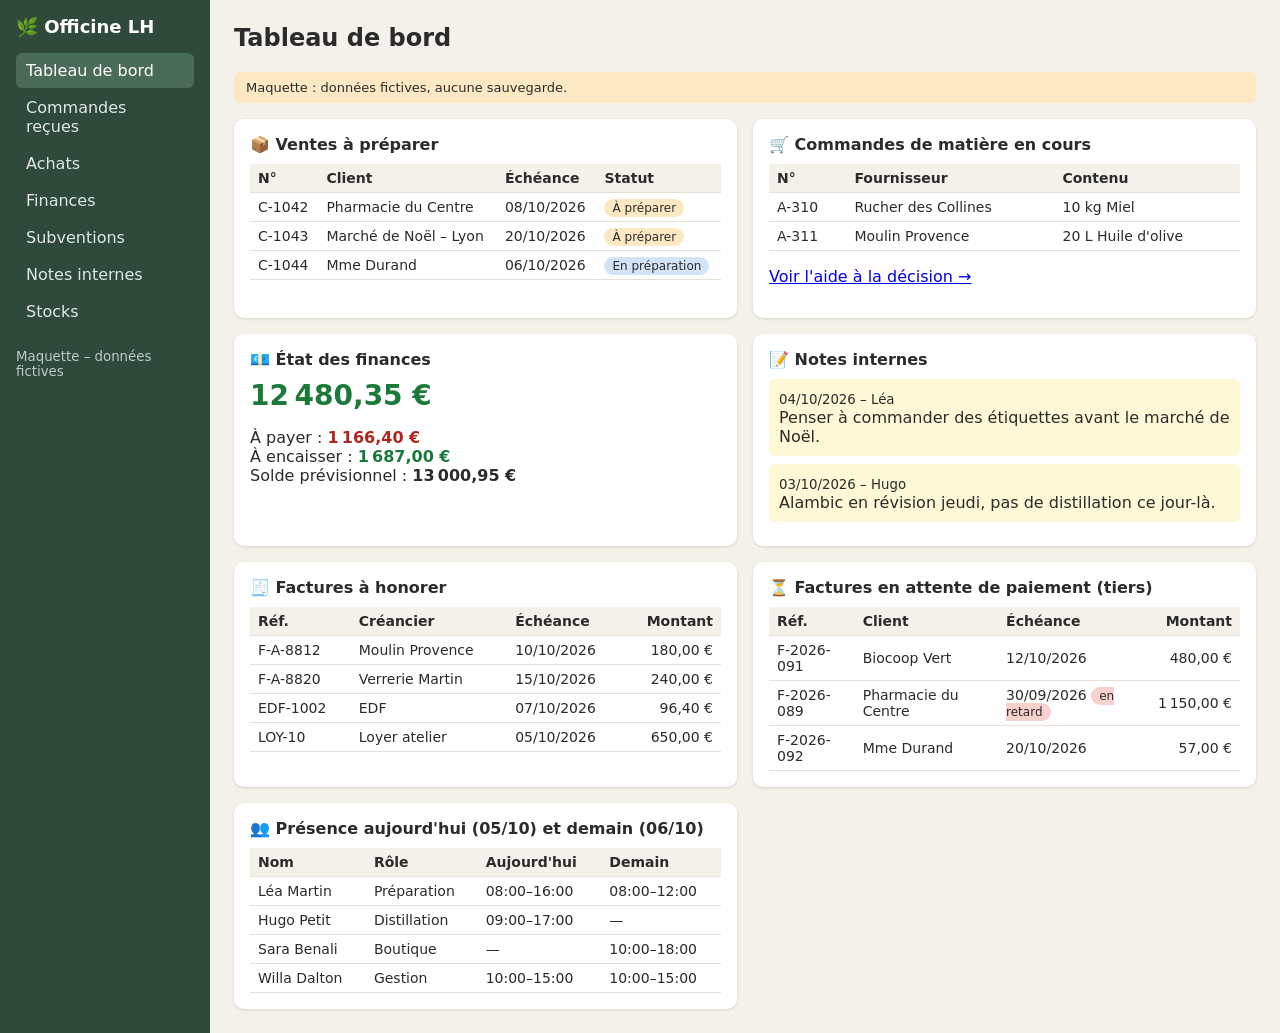
==== index.html @ 1e7d82cb "Maquette HTML de l'application de gestion de l'officine Co-authored-by: WillaDalton <256815200+Willa" ====
<!DOCTYPE html><html lang="fr"><head><meta charset="utf-8"><meta name="viewport" content="width=device-width,initial-scale=1"><title>Tableau de bord – Officine LH</title><link rel="stylesheet" href="css/style.css"></head><body><main id="main">
</main><script src="js/data.js"></script><script src="js/app.js"></script><script>layout("Tableau de bord");
const today=new Date("2026-10-05");
const pp=productPlan();
const toPrep=DATA.orders.filter(o=>o.status!=="Livrée");
const payTotal=sum(DATA.payables.map(x=>x.amount)),recTotal=sum(DATA.receivables.map(x=>x.amount));
const $=s=>document.getElementById(s);
$("main").insertAdjacentHTML("beforeend",`<div class="grid">
<div class="card"><h3>📦 Ventes à préparer</h3>${table(["N°","Client","Échéance","Statut"],toPrep.map(o=>[o.id,esc(o.client),fdate(o.due),tag(o.status)]))}</div>
<div class="card"><h3>🛒 Commandes de matière en cours</h3>${table(["N°","Fournisseur","Contenu"],DATA.purchases.filter(a=>a.status==="En cours").map(a=>[a.id,esc(a.supplier),a.lines.map(([i,q])=>q+" "+byId(DATA.materials,i).unit+" "+byId(DATA.materials,i).name).join(", ")]))}<p><a href="achats.html">Voir l'aide à la décision →</a></p></div>
<div class="card"><h3>💶 État des finances</h3><div class="big ${DATA.bank>=0?"pos":"neg"}">${eur(DATA.bank)}</div><p>À payer : <b class="neg">${eur(payTotal)}</b><br>À encaisser : <b class="pos">${eur(recTotal)}</b><br>Solde prévisionnel : <b>${eur(DATA.bank-payTotal+recTotal)}</b></p></div>
<div class="card"><h3>📝 Notes internes</h3>${DATA.notes.map(n=>`<div class="note"><small>${fdate(n.date)} – ${esc(n.author)}</small><br>${esc(n.text)}</div>`).join("")}</div>
<div class="card"><h3>🧾 Factures à honorer</h3>${table(["Réf.","Créancier","Échéance","Montant"],DATA.payables.map(f=>[f.ref,esc(f.who),fdate(f.due),eur(f.amount)]),[3])}</div>
<div class="card"><h3>⏳ Factures en attente de paiement (tiers)</h3>${table(["Réf.","Client","Échéance","Montant"],DATA.receivables.map(f=>[f.ref,esc(f.who),fdate(f.due)+(f.due<"2026-10-05"?' <span class="tag t-bad">en retard</span>':""),eur(f.amount)]),[3])}</div>
<div class="card"><h3>👥 Présence aujourd'hui (05/10) et demain (06/10)</h3>${table(["Nom","Rôle","Aujourd'hui","Demain"],DATA.staff.map(s=>[esc(s.name),s.role,s.today,s.tomorrow]))}</div>
</div>`);</script></body></html>
---- css/style.css ----
*{box-sizing:border-box}body{margin:0;font-family:system-ui,sans-serif;background:#f4f1ea;color:#2b2b2b;display:flex;min-height:100vh}
nav{width:210px;background:#2f4a3a;color:#fff;padding:16px;flex-shrink:0}nav h1{font-size:18px;margin:0 0 16px}
nav a{display:block;color:#dfe9e2;text-decoration:none;padding:8px 10px;border-radius:6px;margin-bottom:2px}nav a:hover,nav a.on{background:#4a6b57;color:#fff}
nav small{display:block;margin-top:20px;opacity:.7}
main{flex:1;padding:24px;min-width:0}h2{margin-top:0}h3{margin:0 0 10px;font-size:16px}
.grid{display:grid;grid-template-columns:repeat(auto-fit,minmax(340px,1fr));gap:16px}
.card{background:#fff;border-radius:10px;padding:16px;box-shadow:0 1px 3px #0002;margin-bottom:16px}.grid .card{margin:0}
table{width:100%;border-collapse:collapse;font-size:14px}th,td{padding:6px 8px;border-bottom:1px solid #e5e0d5;text-align:left}th{background:#f4f1ea}
td.n,th.n{text-align:right}
.big{font-size:28px;font-weight:700}.pos{color:#1b7a3a}.neg{color:#b3261e}
.tag{padding:2px 8px;border-radius:10px;font-size:12px;background:#ddd}.t-ok{background:#d4efdc}.t-warn{background:#fde8c4}.t-bad{background:#f8d0cc}.t-info{background:#d3e4f7}
form.f{display:flex;flex-wrap:wrap;gap:8px;margin-bottom:12px;align-items:end}form.f label{display:flex;flex-direction:column;font-size:12px;gap:2px}
input,select,textarea,button{font:inherit;padding:6px 8px;border:1px solid #bbb;border-radius:6px}
button{background:#2f4a3a;color:#fff;border:0;cursor:pointer}button.sec{background:#888}
.bar{background:#e5e0d5;border-radius:6px;height:12px;overflow:hidden}.bar i{display:block;height:100%;background:#4a6b57}
.note{background:#fff8d6;padding:10px;border-radius:6px;margin-bottom:8px}
.banner{background:#fde8c4;padding:8px 12px;border-radius:6px;margin-bottom:16px;font-size:13px}
@media(max-width:700px){body{flex-direction:column}nav{width:auto}}
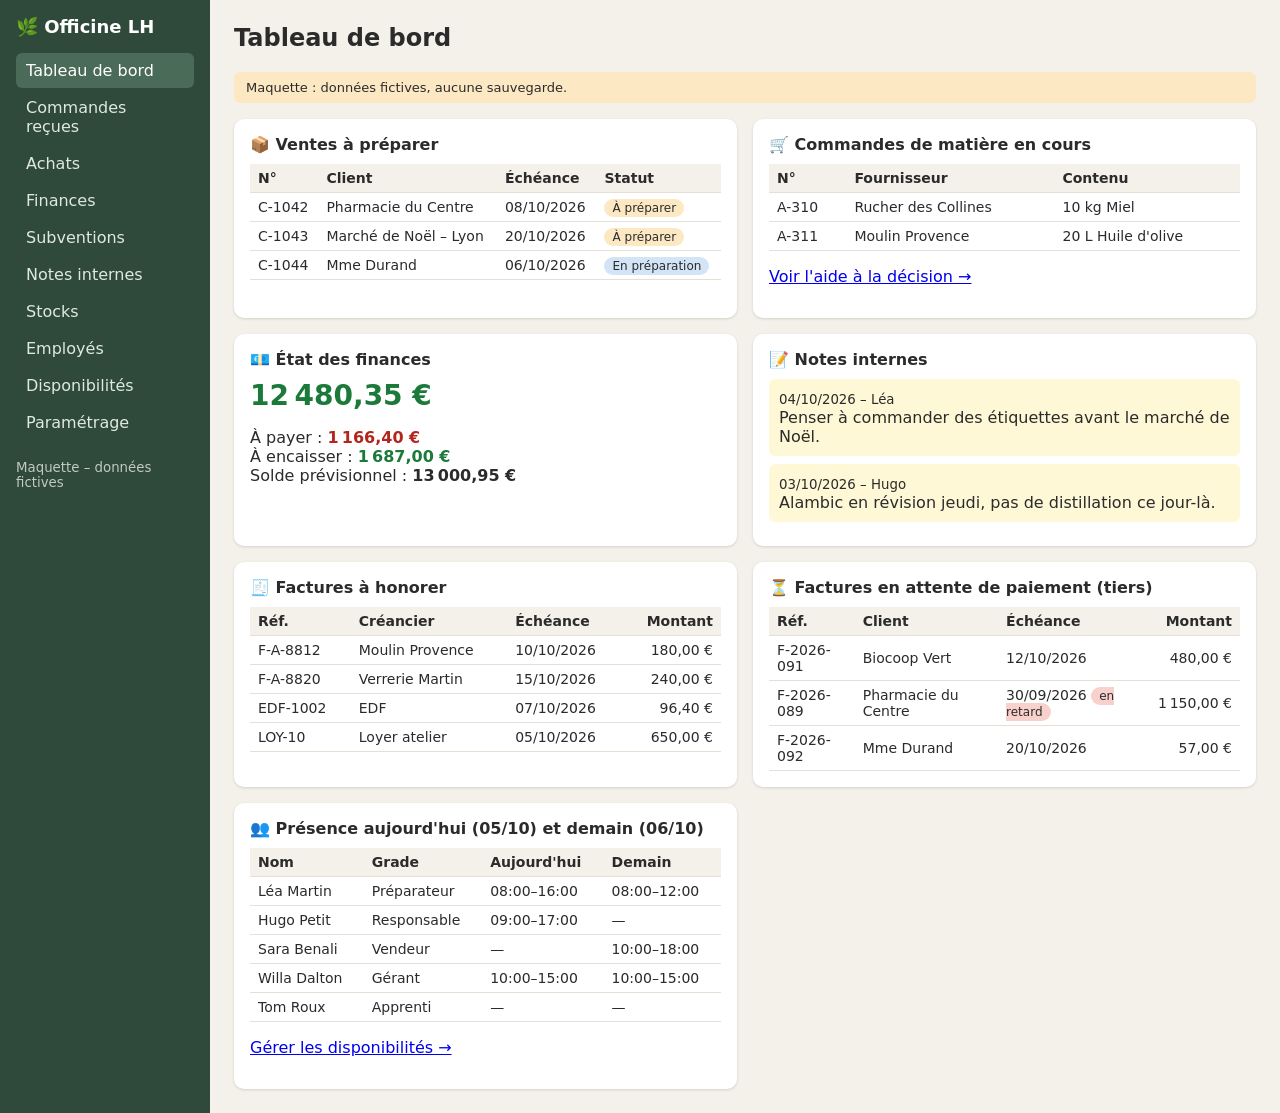
==== commit d2dc00db: "Ajout employés, disponibilités et paramétrage Co-authored-by: WillaDalton <256815200+WillaDalton@use" ====
--- a/index.html
+++ b/index.html
@@ -12,5 +12,5 @@
 <div class="card"><h3>📝 Notes internes</h3>${DATA.notes.map(n=>`<div class="note"><small>${fdate(n.date)} – ${esc(n.author)}</small><br>${esc(n.text)}</div>`).join("")}</div>
 <div class="card"><h3>🧾 Factures à honorer</h3>${table(["Réf.","Créancier","Échéance","Montant"],DATA.payables.map(f=>[f.ref,esc(f.who),fdate(f.due),eur(f.amount)]),[3])}</div>
 <div class="card"><h3>⏳ Factures en attente de paiement (tiers)</h3>${table(["Réf.","Client","Échéance","Montant"],DATA.receivables.map(f=>[f.ref,esc(f.who),fdate(f.due)+(f.due<"2026-10-05"?' <span class="tag t-bad">en retard</span>':""),eur(f.amount)]),[3])}</div>
-<div class="card"><h3>👥 Présence aujourd'hui (05/10) et demain (06/10)</h3>${table(["Nom","Rôle","Aujourd'hui","Demain"],DATA.staff.map(s=>[esc(s.name),s.role,s.today,s.tomorrow]))}</div>
+<div class="card"><h3>👥 Présence aujourd'hui (05/10) et demain (06/10)</h3>${table(["Nom","Grade","Aujourd'hui","Demain"],DATA.staff.map(s=>{const h=d=>{const a=DATA.availability.filter(v=>v.staff===s.id&&v.date===d);return a.length?a.map(v=>v.from+"–"+v.to).join(", "):"—"};return [esc(s.name),esc(s.grade),h("2026-10-05"),h("2026-10-06")]}))}<p><a href="disponibilites.html">Gérer les disponibilités →</a></p></div>
 </div>`);</script></body></html>
